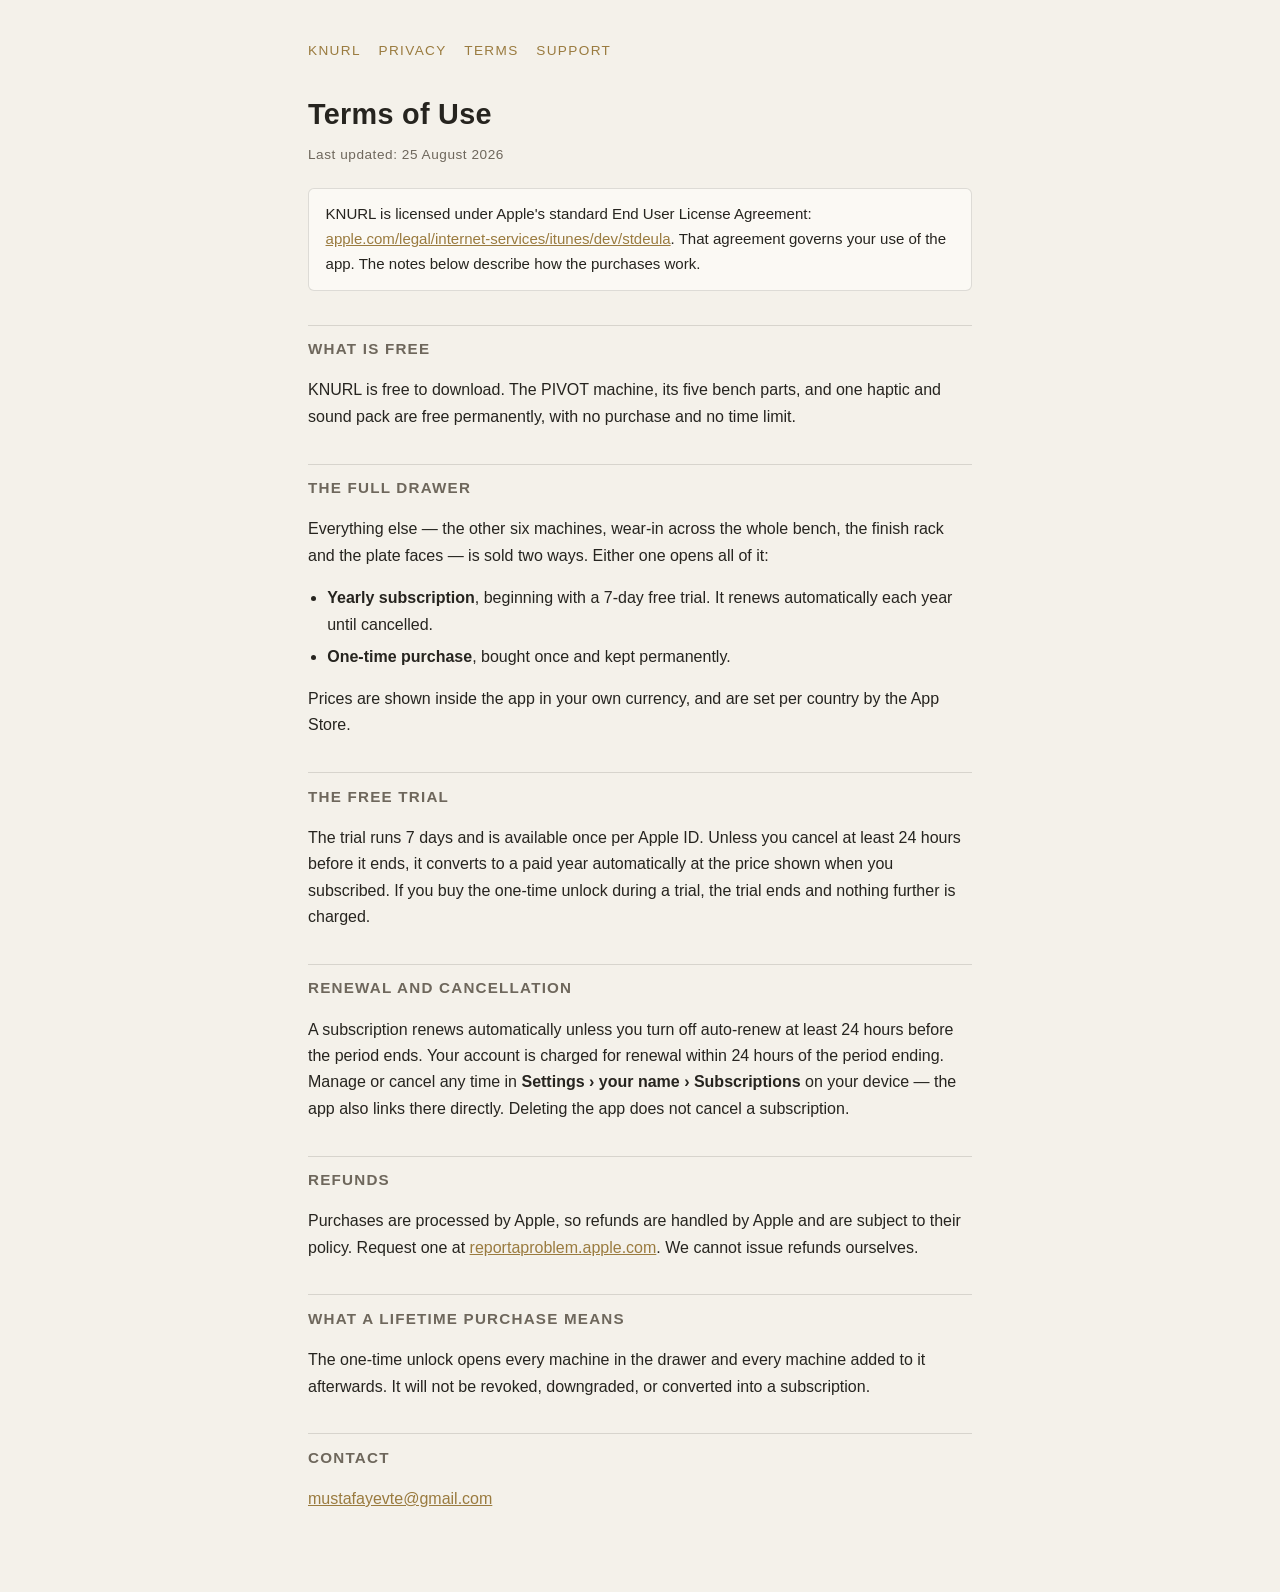
==== terms.html @ 1399f3d5 "docs: privacy policy, terms and support for KNURL" ====
<!doctype html>
<html lang="en"><head><meta charset="utf-8">
<meta name="viewport" content="width=device-width,initial-scale=1">
<title>KNURL — Terms of Use</title><link rel="stylesheet" href="./style.css"></head>
<body><div class="wrap"><p class="nav"><a href="./index.html">KNURL</a><a href="./privacy.html">Privacy</a><a href="./terms.html">Terms</a><a href="./support.html">Support</a></p>
<h1>Terms of Use</h1>
<p class="date">Last updated: 25 August 2026</p>
<div class="stamp">KNURL is licensed under Apple's standard End User License Agreement:
<a href="https://www.apple.com/legal/internet-services/itunes/dev/stdeula/">apple.com/legal/internet-services/itunes/dev/stdeula</a>. That agreement governs your use of the app. The notes below describe how the purchases work.</div>

<h2>What is free</h2>
<p>KNURL is free to download. The PIVOT machine, its five bench parts, and one haptic and sound pack are free permanently, with no purchase and no time limit.</p>

<h2>THE FULL DRAWER</h2>
<p>Everything else — the other six machines, wear-in across the whole bench, the finish rack and the plate faces — is sold two ways. Either one opens all of it:</p>
<ul>
<li><strong>Yearly subscription</strong>, beginning with a 7-day free trial. It renews automatically each year until cancelled.</li>
<li><strong>One-time purchase</strong>, bought once and kept permanently.</li>
</ul>
<p>Prices are shown inside the app in your own currency, and are set per country by the App Store.</p>

<h2>The free trial</h2>
<p>The trial runs 7 days and is available once per Apple ID. Unless you cancel at least 24 hours before it ends, it converts to a paid year automatically at the price shown when you subscribed. If you buy the one-time unlock during a trial, the trial ends and nothing further is charged.</p>

<h2>Renewal and cancellation</h2>
<p>A subscription renews automatically unless you turn off auto-renew at least 24 hours before the period ends. Your account is charged for renewal within 24 hours of the period ending. Manage or cancel any time in <strong>Settings &rsaquo; your name &rsaquo; Subscriptions</strong> on your device — the app also links there directly. Deleting the app does not cancel a subscription.</p>

<h2>Refunds</h2>
<p>Purchases are processed by Apple, so refunds are handled by Apple and are subject to their policy. Request one at <a href="https://reportaproblem.apple.com">reportaproblem.apple.com</a>. We cannot issue refunds ourselves.</p>

<h2>What a lifetime purchase means</h2>
<p>The one-time unlock opens every machine in the drawer and every machine added to it afterwards. It will not be revoked, downgraded, or converted into a subscription.</p>

<h2>Contact</h2>
<p><a href="mailto:mustafayevte@gmail.com">mustafayevte@gmail.com</a></p>
</div></body></html>
---- style.css ----
:root{--plate:#F4F1EA;--ink:#26241F;--muted:#6E675C;--brass:#9A7B3F;--panel:#FBF9F4;--rule:rgba(38,36,31,.14)}
*{box-sizing:border-box}
body{margin:0;background:var(--plate);color:var(--ink);
 font:16px/1.65 -apple-system,BlinkMacSystemFont,"Segoe UI",Roboto,Helvetica,Arial,sans-serif}
.wrap{max-width:44rem;margin:0 auto;padding:2.5rem 1.25rem 4rem}
h1{font-size:1.8rem;line-height:1.15;margin:0 0 .3em;letter-spacing:.01em}
h2{font-size:1.15rem;margin:2.2em 0 .5em;padding-top:.7em;border-top:1px solid var(--rule);
 text-transform:uppercase;letter-spacing:.08em;font-size:.95rem;color:var(--muted)}
a{color:var(--brass)}
ul{padding-left:1.2rem}
li{margin:.35em 0}
.nav{margin:0 0 2.2rem;font-size:.85rem;text-transform:uppercase;letter-spacing:.1em}
.nav a{margin-right:1.1rem;text-decoration:none}
.nav a:hover{text-decoration:underline}
.lede{font-size:1.05rem;color:var(--muted);margin:0 0 2em}
.stamp{background:var(--panel);border:1px solid var(--rule);border-radius:6px;
 padding:.9em 1.1em;margin:1.4em 0;font-size:.94rem}
.date{font-size:.85rem;color:var(--muted);letter-spacing:.04em}
@media (prefers-color-scheme:dark){
 :root{--plate:#1B1A17;--ink:#E8E4DA;--panel:#232220;--muted:#9A9184;--brass:#C39A4E;--rule:rgba(232,228,218,.14)}}
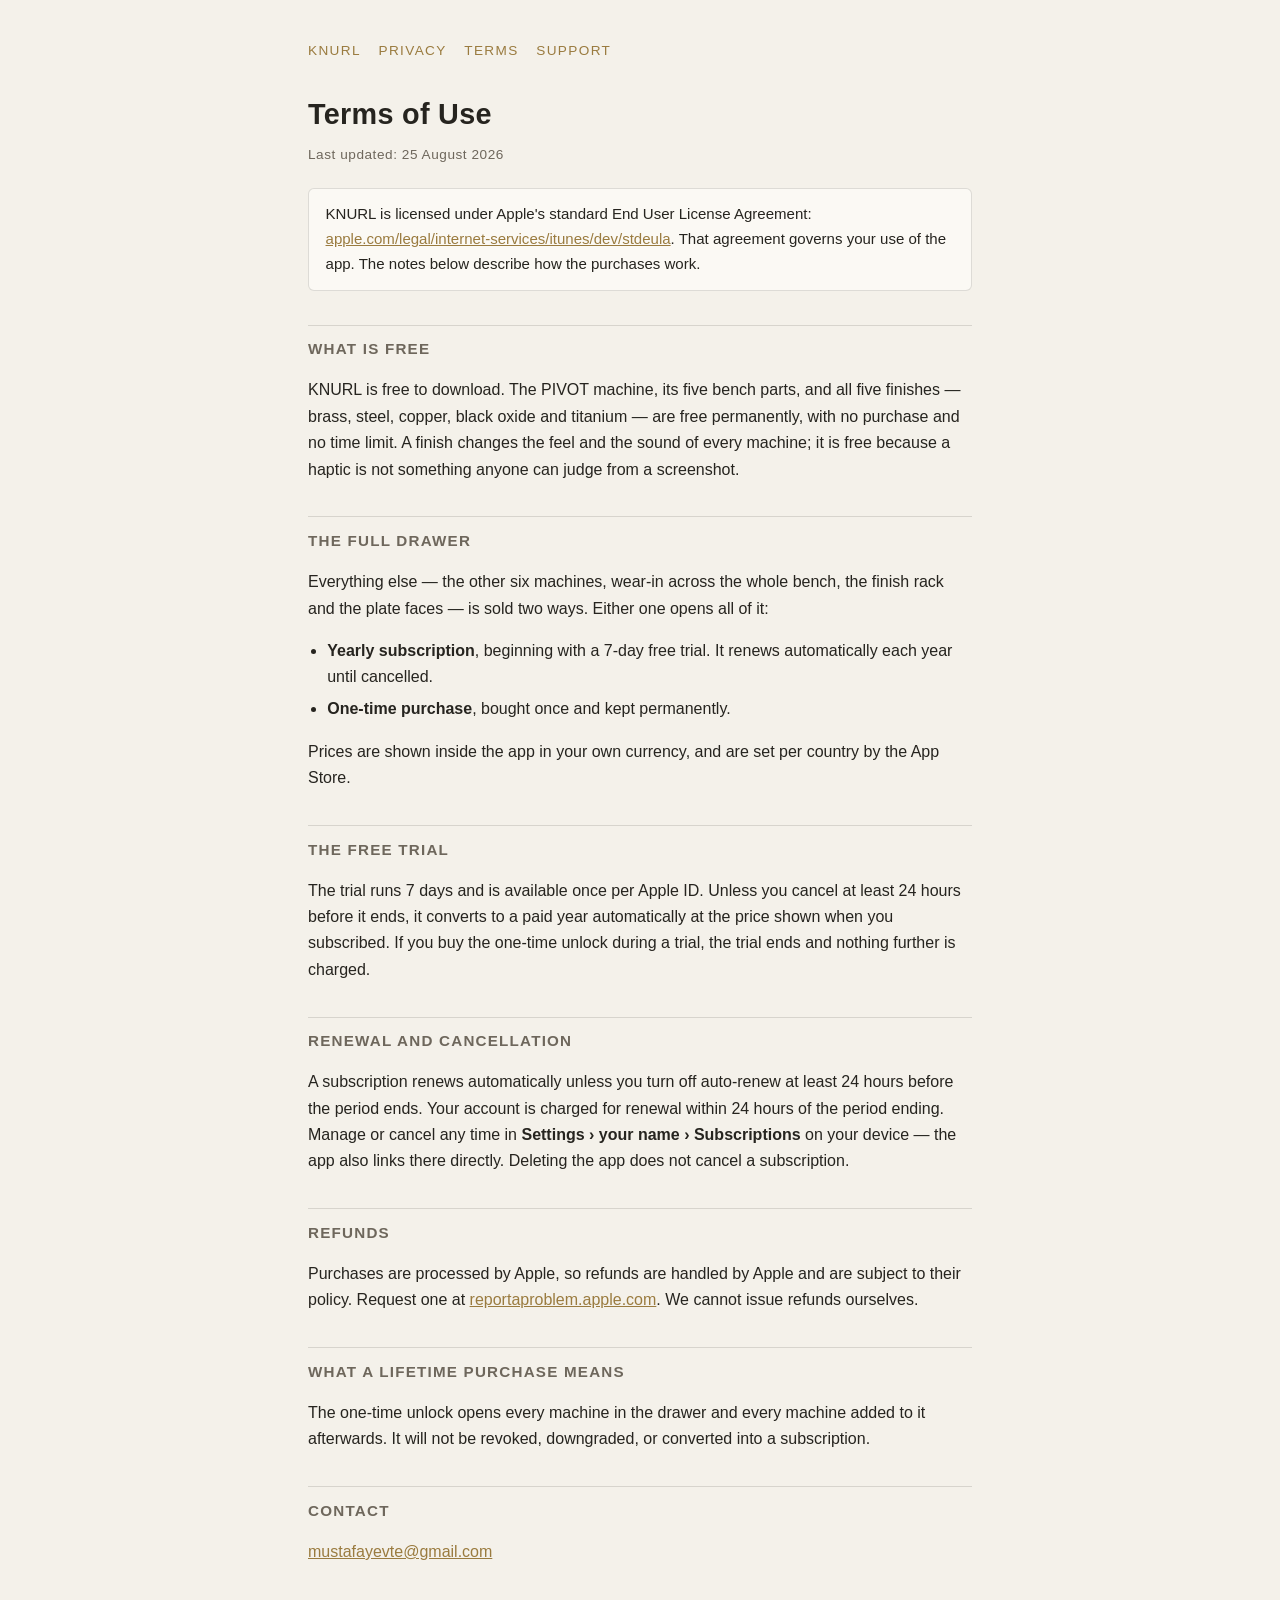
==== commit 33bc0092: "docs: the finish rack is free, not part of the drawer" ====
--- a/terms.html
+++ b/terms.html
@@ -9,7 +9,7 @@
 <a href="https://www.apple.com/legal/internet-services/itunes/dev/stdeula/">apple.com/legal/internet-services/itunes/dev/stdeula</a>. That agreement governs your use of the app. The notes below describe how the purchases work.</div>
 
 <h2>What is free</h2>
-<p>KNURL is free to download. The PIVOT machine, its five bench parts, and one haptic and sound pack are free permanently, with no purchase and no time limit.</p>
+<p>KNURL is free to download. The PIVOT machine, its five bench parts, and all five finishes &mdash; brass, steel, copper, black oxide and titanium &mdash; are free permanently, with no purchase and no time limit. A finish changes the feel and the sound of every machine; it is free because a haptic is not something anyone can judge from a screenshot.</p>
 
 <h2>THE FULL DRAWER</h2>
 <p>Everything else — the other six machines, wear-in across the whole bench, the finish rack and the plate faces — is sold two ways. Either one opens all of it:</p>
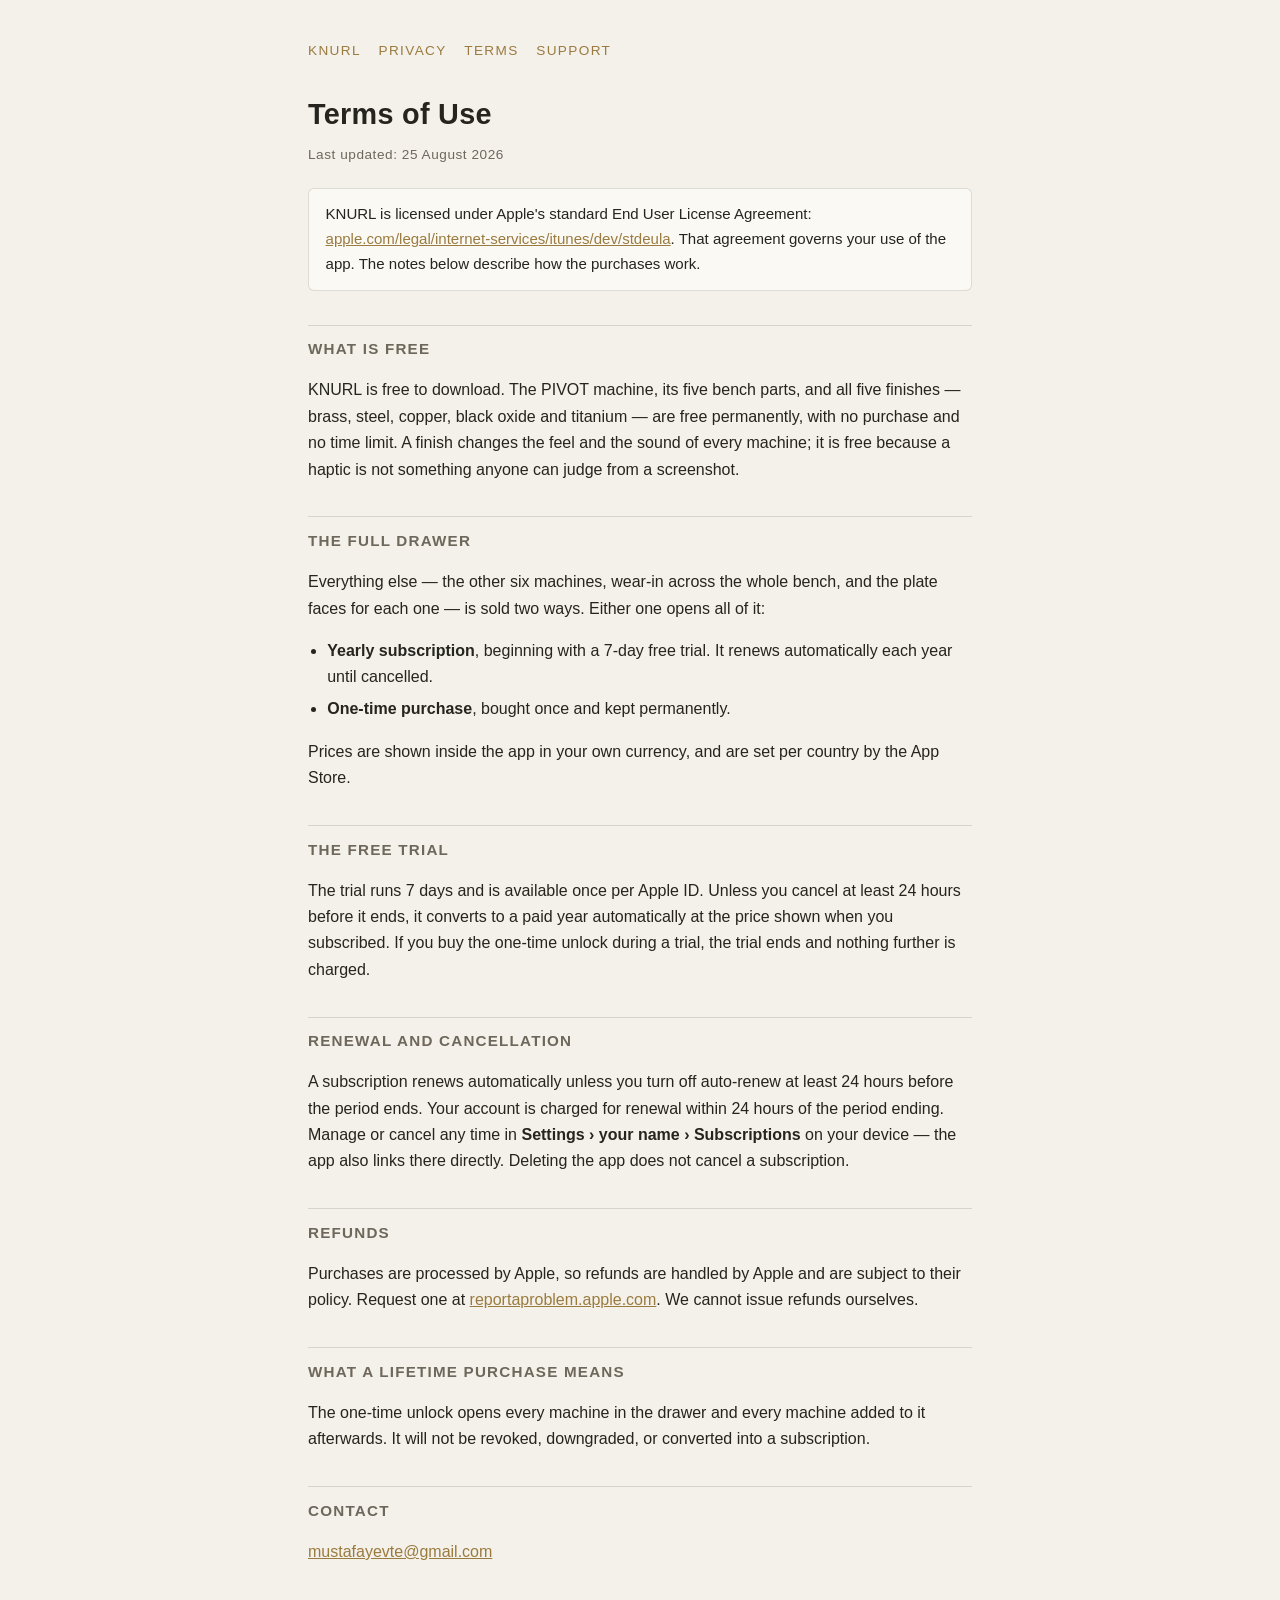
==== commit f96e04c6: "docs: drop the last finish-rack mention from the paid list" ====
--- a/terms.html
+++ b/terms.html
@@ -12,7 +12,7 @@
 <p>KNURL is free to download. The PIVOT machine, its five bench parts, and all five finishes &mdash; brass, steel, copper, black oxide and titanium &mdash; are free permanently, with no purchase and no time limit. A finish changes the feel and the sound of every machine; it is free because a haptic is not something anyone can judge from a screenshot.</p>
 
 <h2>THE FULL DRAWER</h2>
-<p>Everything else — the other six machines, wear-in across the whole bench, the finish rack and the plate faces — is sold two ways. Either one opens all of it:</p>
+<p>Everything else — the other six machines, wear-in across the whole bench, and the plate faces for each one — is sold two ways. Either one opens all of it:</p>
 <ul>
 <li><strong>Yearly subscription</strong>, beginning with a 7-day free trial. It renews automatically each year until cancelled.</li>
 <li><strong>One-time purchase</strong>, bought once and kept permanently.</li>
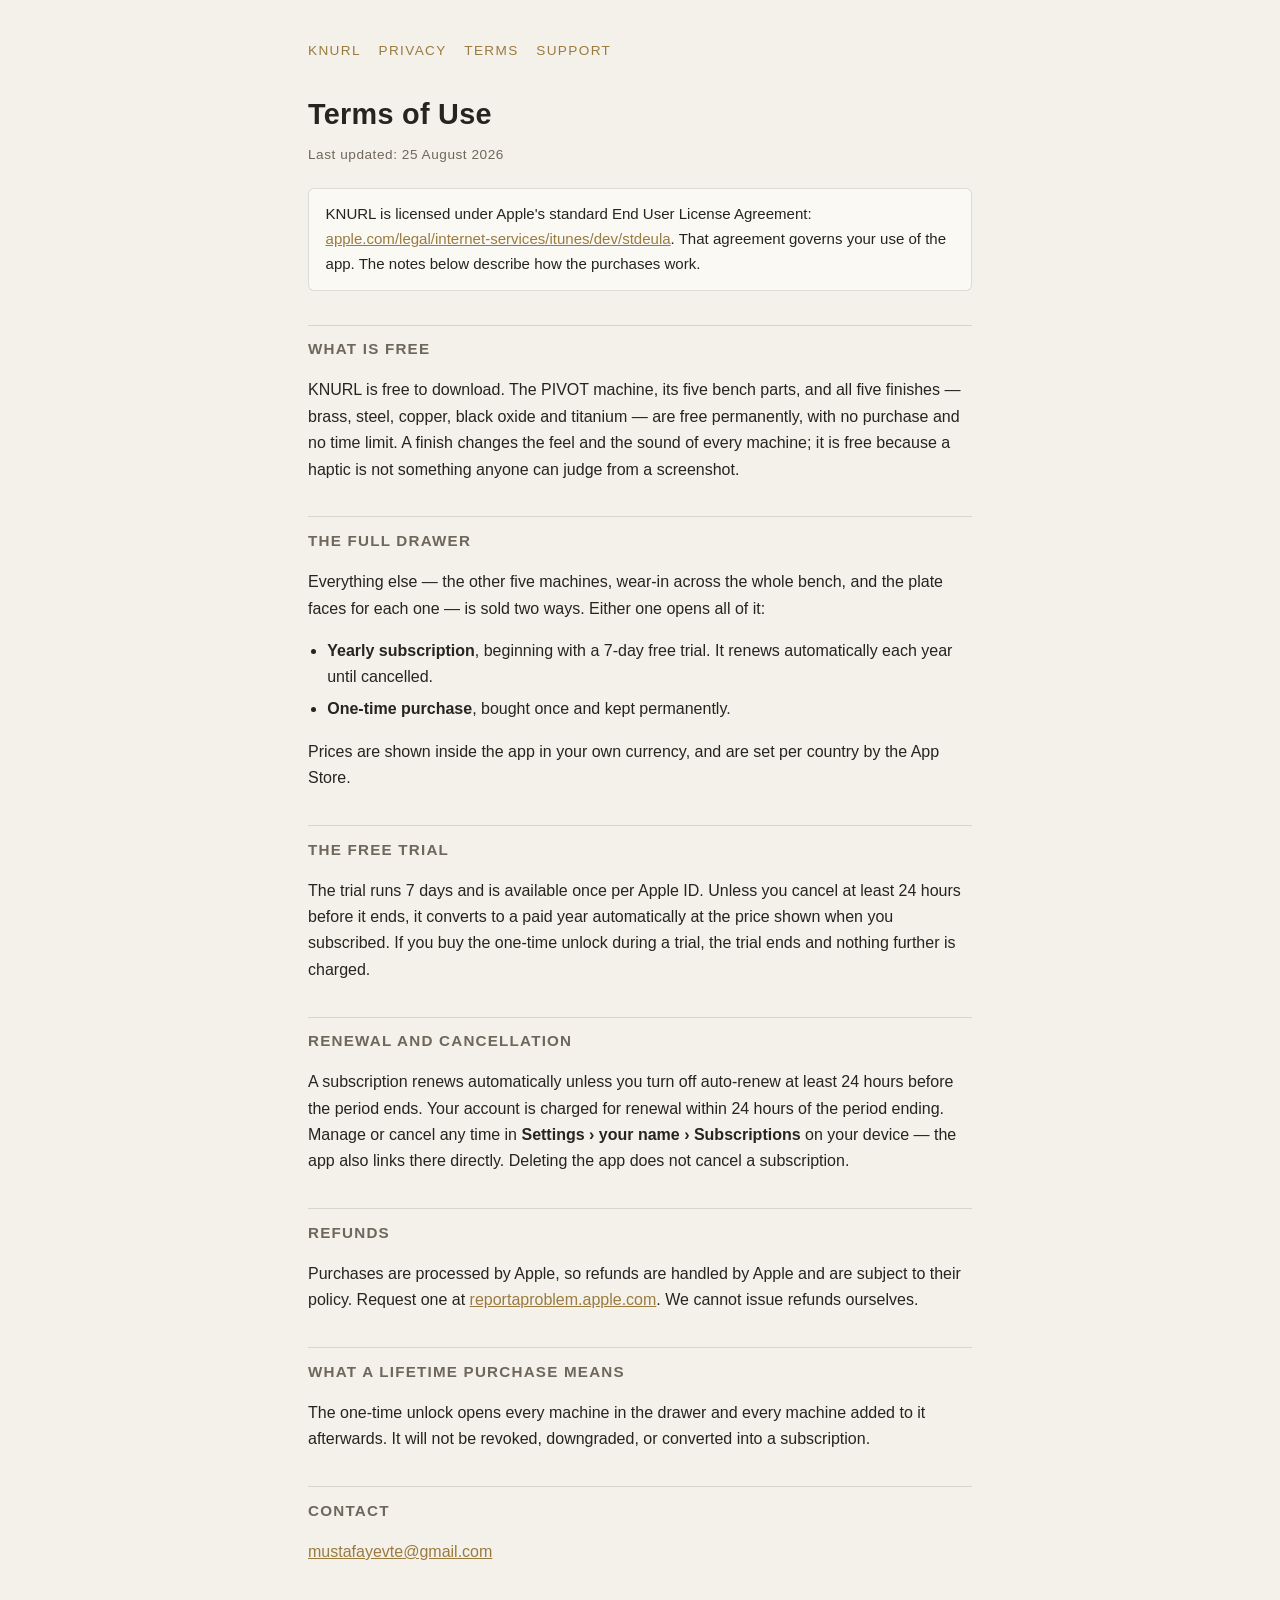
==== commit 44fdfd50: "docs: five machines behind the wall, not six" ====
--- a/terms.html
+++ b/terms.html
@@ -12,7 +12,7 @@
 <p>KNURL is free to download. The PIVOT machine, its five bench parts, and all five finishes &mdash; brass, steel, copper, black oxide and titanium &mdash; are free permanently, with no purchase and no time limit. A finish changes the feel and the sound of every machine; it is free because a haptic is not something anyone can judge from a screenshot.</p>
 
 <h2>THE FULL DRAWER</h2>
-<p>Everything else — the other six machines, wear-in across the whole bench, and the plate faces for each one — is sold two ways. Either one opens all of it:</p>
+<p>Everything else — the other five machines, wear-in across the whole bench, and the plate faces for each one — is sold two ways. Either one opens all of it:</p>
 <ul>
 <li><strong>Yearly subscription</strong>, beginning with a 7-day free trial. It renews automatically each year until cancelled.</li>
 <li><strong>One-time purchase</strong>, bought once and kept permanently.</li>
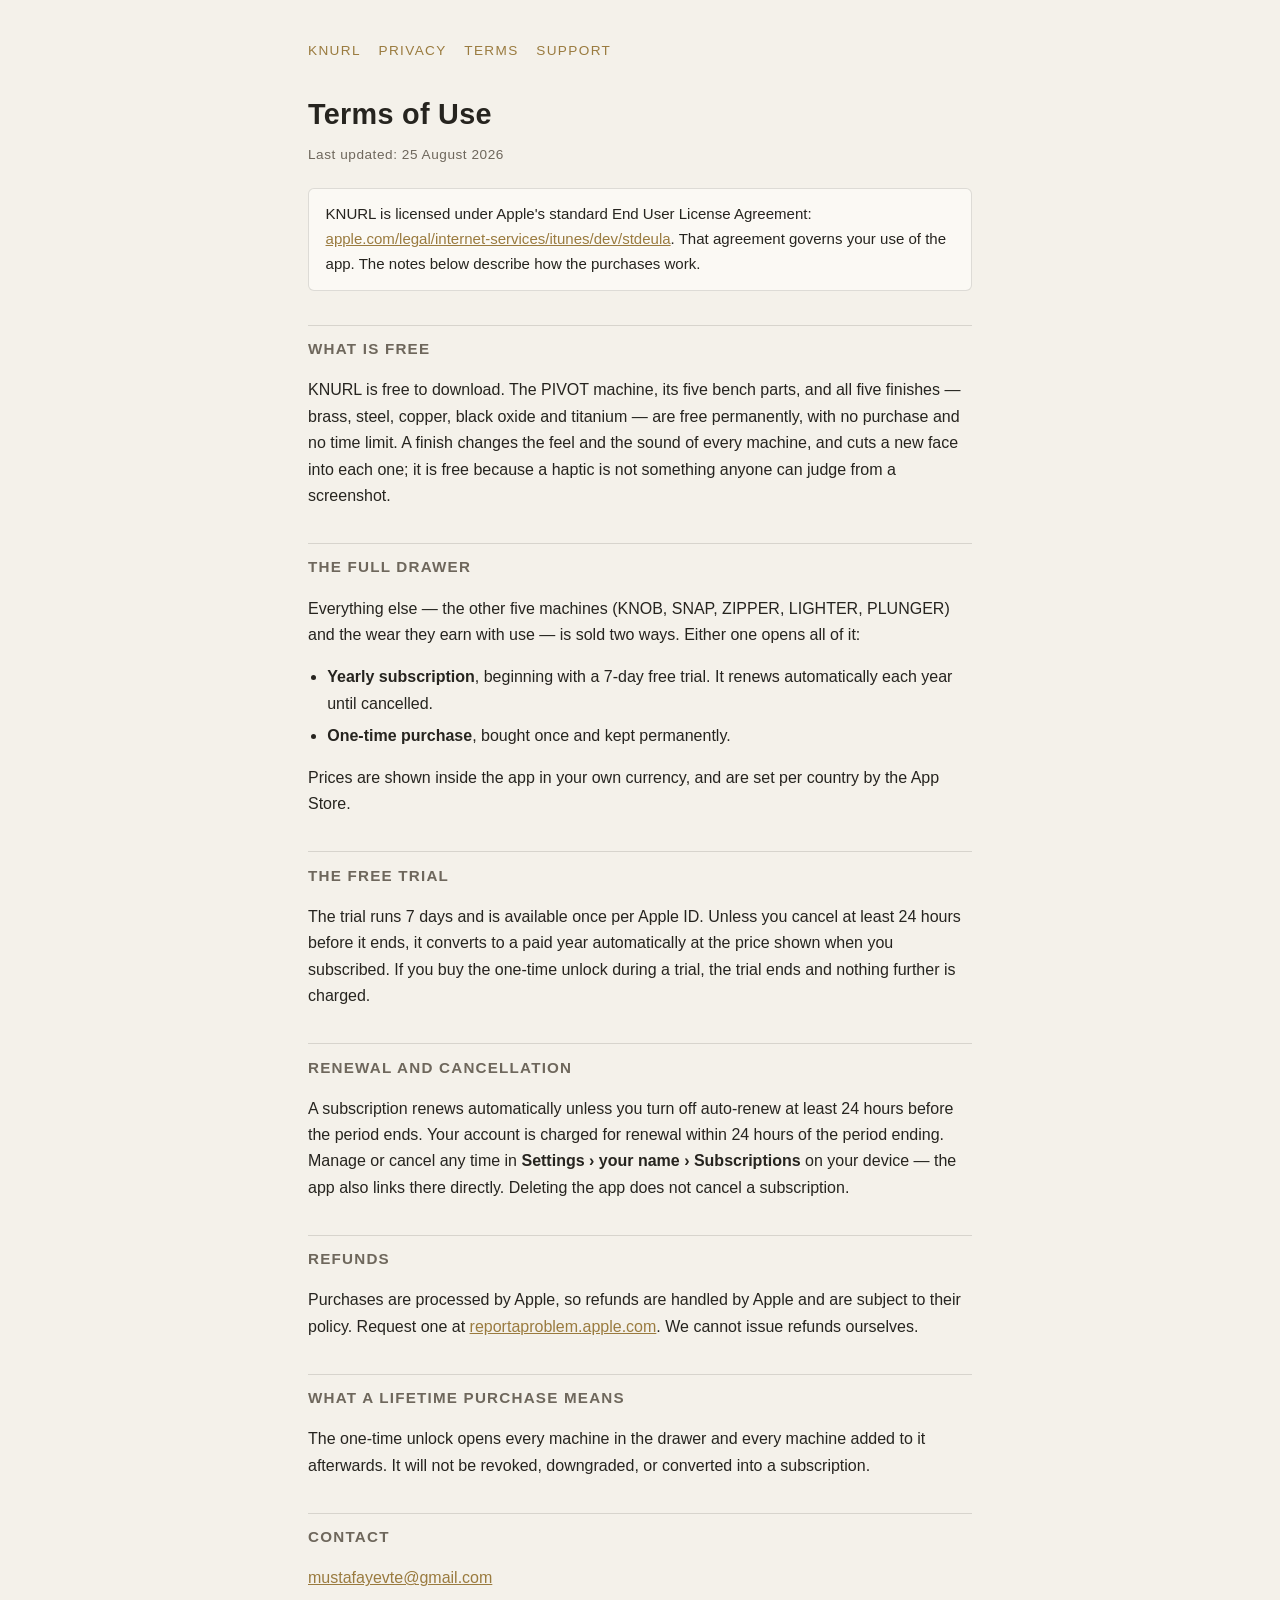
==== commit abe52ade: "docs: plate faces come with the free finishes, not with the drawer" ====
--- a/terms.html
+++ b/terms.html
@@ -9,10 +9,10 @@
 <a href="https://www.apple.com/legal/internet-services/itunes/dev/stdeula/">apple.com/legal/internet-services/itunes/dev/stdeula</a>. That agreement governs your use of the app. The notes below describe how the purchases work.</div>
 
 <h2>What is free</h2>
-<p>KNURL is free to download. The PIVOT machine, its five bench parts, and all five finishes &mdash; brass, steel, copper, black oxide and titanium &mdash; are free permanently, with no purchase and no time limit. A finish changes the feel and the sound of every machine; it is free because a haptic is not something anyone can judge from a screenshot.</p>
+<p>KNURL is free to download. The PIVOT machine, its five bench parts, and all five finishes &mdash; brass, steel, copper, black oxide and titanium &mdash; are free permanently, with no purchase and no time limit. A finish changes the feel and the sound of every machine, and cuts a new face into each one; it is free because a haptic is not something anyone can judge from a screenshot.</p>
 
 <h2>THE FULL DRAWER</h2>
-<p>Everything else — the other five machines, wear-in across the whole bench, and the plate faces for each one — is sold two ways. Either one opens all of it:</p>
+<p>Everything else — the other five machines (KNOB, SNAP, ZIPPER, LIGHTER, PLUNGER) and the wear they earn with use — is sold two ways. Either one opens all of it:</p>
 <ul>
 <li><strong>Yearly subscription</strong>, beginning with a 7-day free trial. It renews automatically each year until cancelled.</li>
 <li><strong>One-time purchase</strong>, bought once and kept permanently.</li>
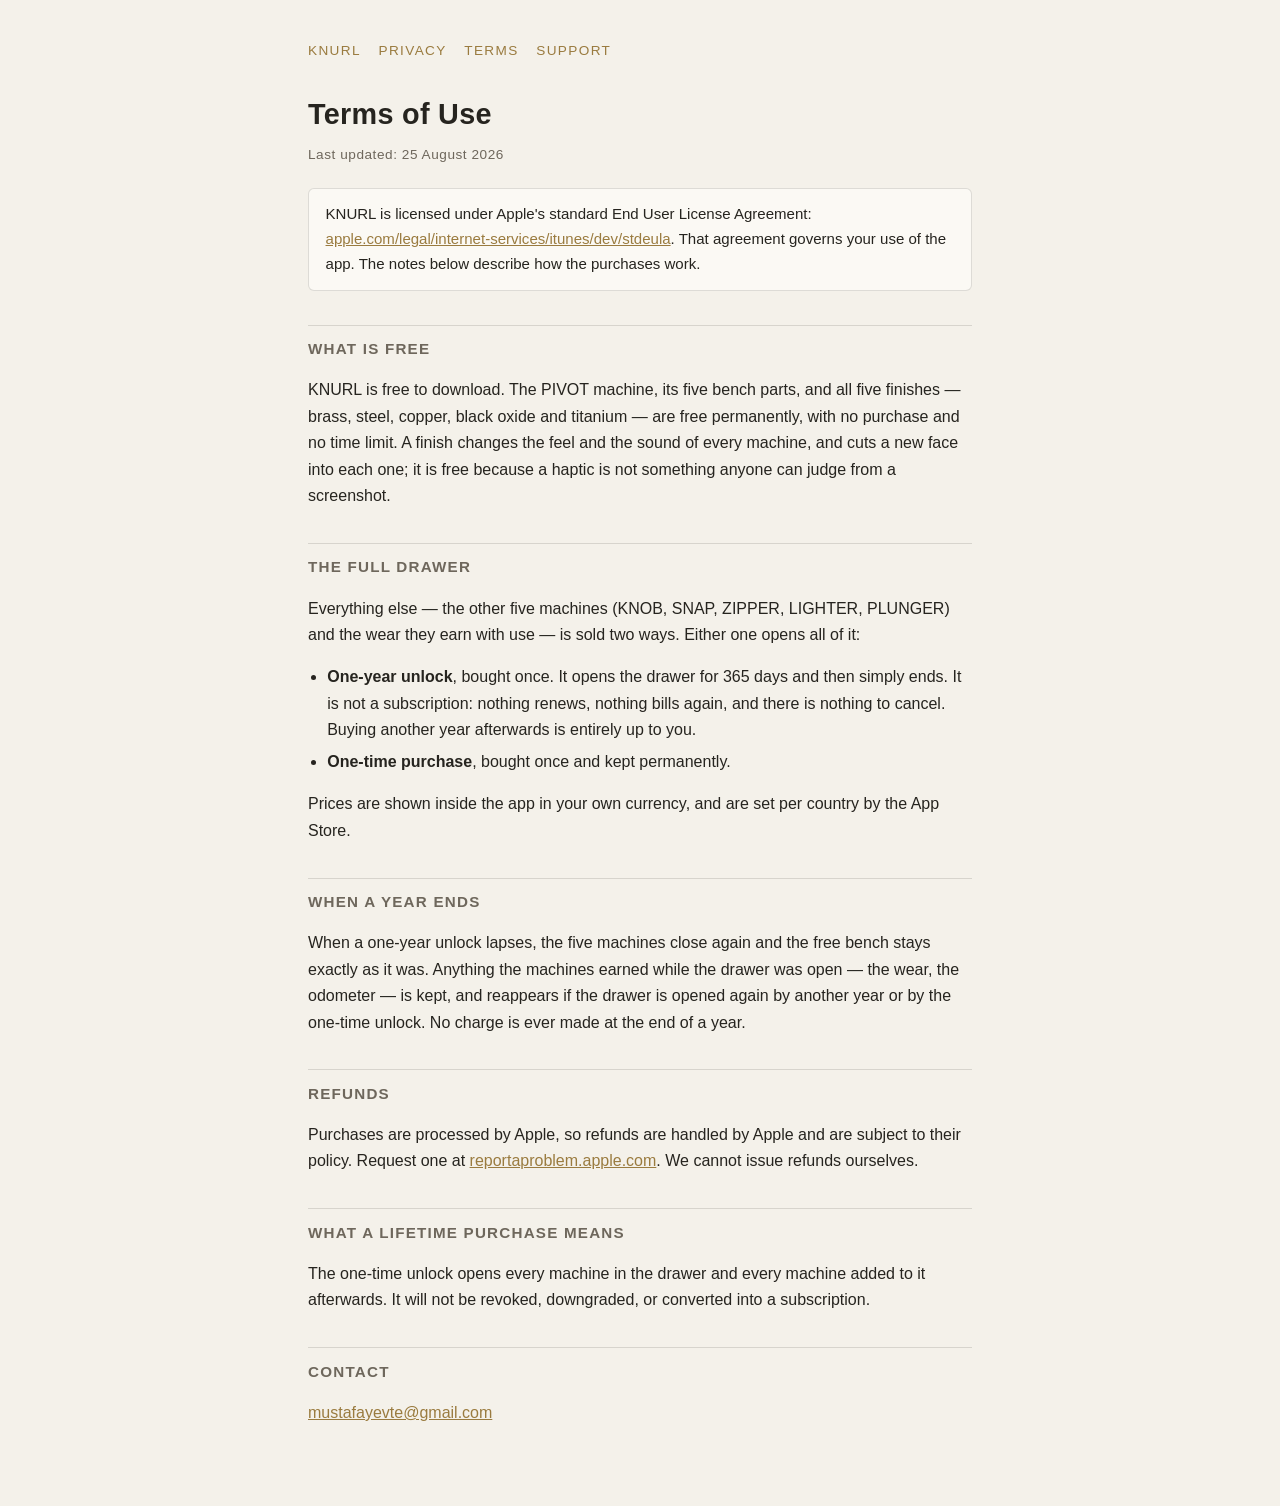
==== commit c6a9d120: "docs: the year is bought, not subscribed" ====
--- a/terms.html
+++ b/terms.html
@@ -14,16 +14,13 @@
 <h2>THE FULL DRAWER</h2>
 <p>Everything else — the other five machines (KNOB, SNAP, ZIPPER, LIGHTER, PLUNGER) and the wear they earn with use — is sold two ways. Either one opens all of it:</p>
 <ul>
-<li><strong>Yearly subscription</strong>, beginning with a 7-day free trial. It renews automatically each year until cancelled.</li>
+<li><strong>One-year unlock</strong>, bought once. It opens the drawer for 365 days and then simply ends. It is not a subscription: nothing renews, nothing bills again, and there is nothing to cancel. Buying another year afterwards is entirely up to you.</li>
 <li><strong>One-time purchase</strong>, bought once and kept permanently.</li>
 </ul>
 <p>Prices are shown inside the app in your own currency, and are set per country by the App Store.</p>
 
-<h2>The free trial</h2>
-<p>The trial runs 7 days and is available once per Apple ID. Unless you cancel at least 24 hours before it ends, it converts to a paid year automatically at the price shown when you subscribed. If you buy the one-time unlock during a trial, the trial ends and nothing further is charged.</p>
-
-<h2>Renewal and cancellation</h2>
-<p>A subscription renews automatically unless you turn off auto-renew at least 24 hours before the period ends. Your account is charged for renewal within 24 hours of the period ending. Manage or cancel any time in <strong>Settings &rsaquo; your name &rsaquo; Subscriptions</strong> on your device — the app also links there directly. Deleting the app does not cancel a subscription.</p>
+<h2>When a year ends</h2>
+<p>When a one-year unlock lapses, the five machines close again and the free bench stays exactly as it was. Anything the machines earned while the drawer was open &mdash; the wear, the odometer &mdash; is kept, and reappears if the drawer is opened again by another year or by the one-time unlock. No charge is ever made at the end of a year.</p>
 
 <h2>Refunds</h2>
 <p>Purchases are processed by Apple, so refunds are handled by Apple and are subject to their policy. Request one at <a href="https://reportaproblem.apple.com">reportaproblem.apple.com</a>. We cannot issue refunds ourselves.</p>
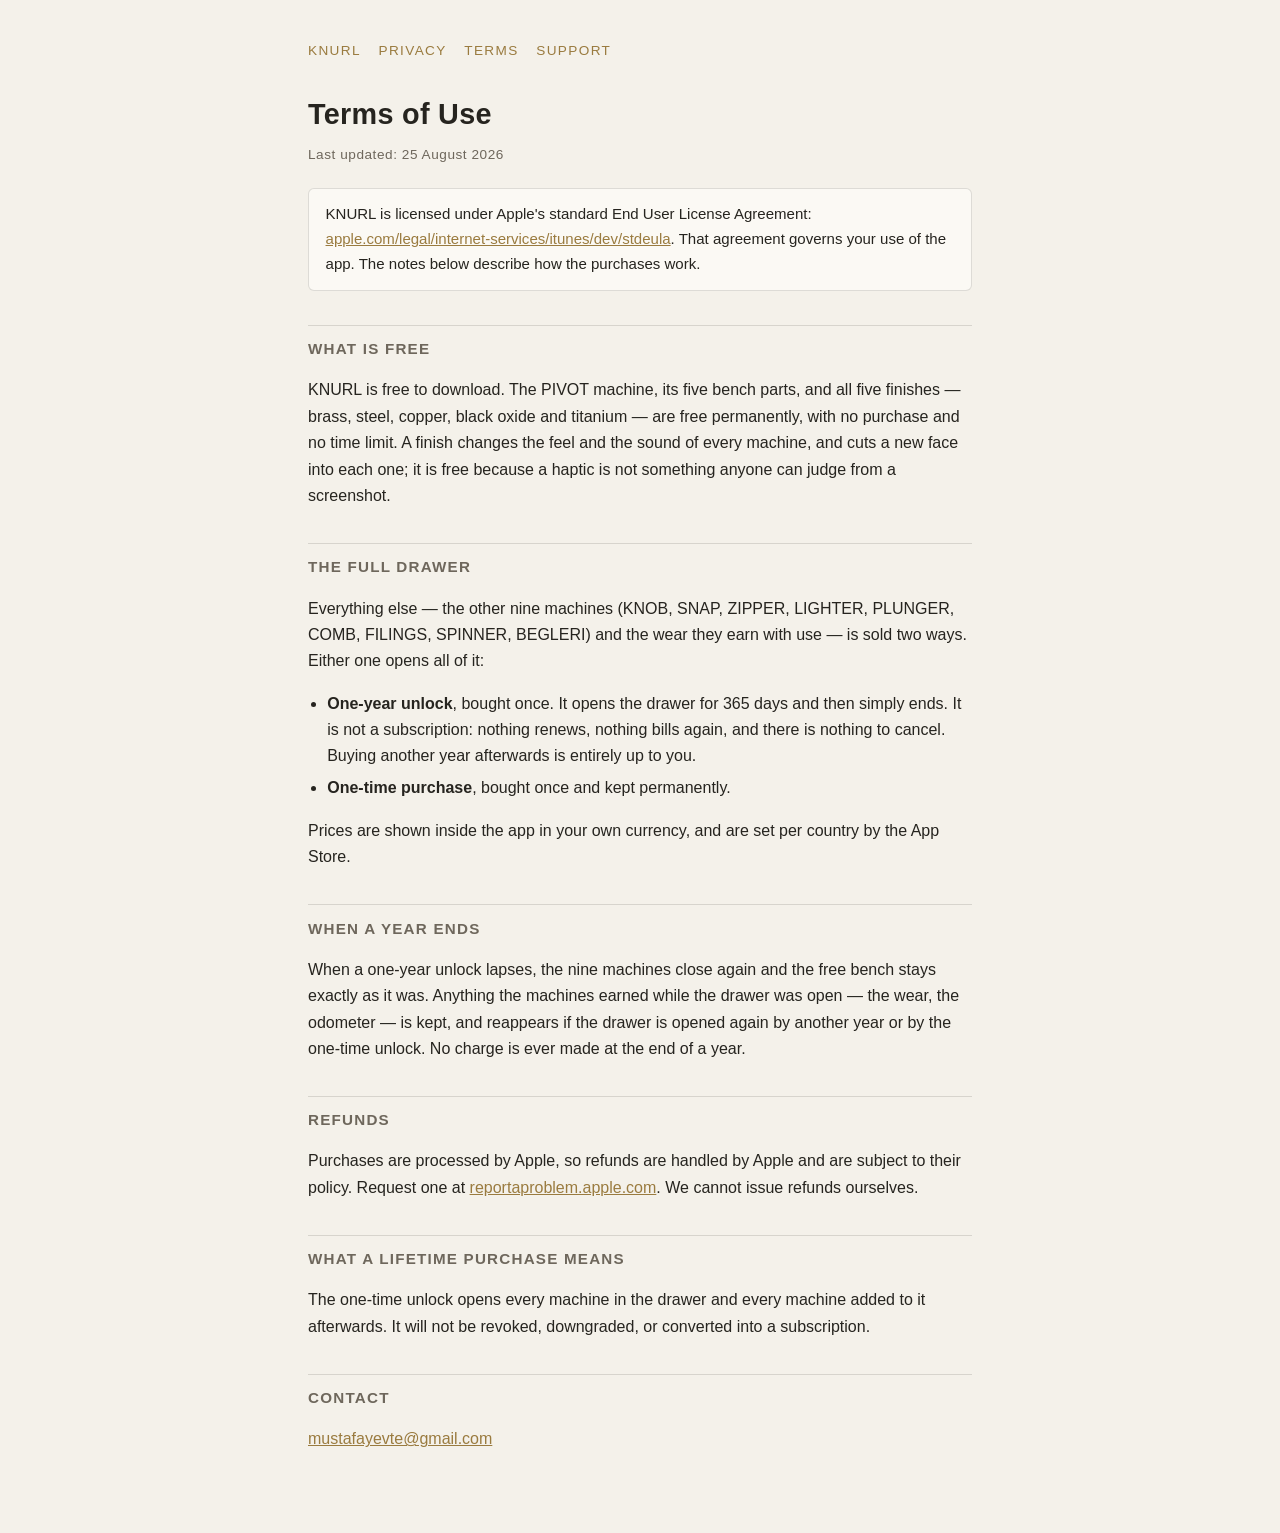
==== commit cab57f9a: "docs(terms): ten machines in the drawer, nine sold" ====
--- a/terms.html
+++ b/terms.html
@@ -12,7 +12,7 @@
 <p>KNURL is free to download. The PIVOT machine, its five bench parts, and all five finishes &mdash; brass, steel, copper, black oxide and titanium &mdash; are free permanently, with no purchase and no time limit. A finish changes the feel and the sound of every machine, and cuts a new face into each one; it is free because a haptic is not something anyone can judge from a screenshot.</p>
 
 <h2>THE FULL DRAWER</h2>
-<p>Everything else — the other five machines (KNOB, SNAP, ZIPPER, LIGHTER, PLUNGER) and the wear they earn with use — is sold two ways. Either one opens all of it:</p>
+<p>Everything else — the other nine machines (KNOB, SNAP, ZIPPER, LIGHTER, PLUNGER, COMB, FILINGS, SPINNER, BEGLERI) and the wear they earn with use — is sold two ways. Either one opens all of it:</p>
 <ul>
 <li><strong>One-year unlock</strong>, bought once. It opens the drawer for 365 days and then simply ends. It is not a subscription: nothing renews, nothing bills again, and there is nothing to cancel. Buying another year afterwards is entirely up to you.</li>
 <li><strong>One-time purchase</strong>, bought once and kept permanently.</li>
@@ -20,7 +20,7 @@
 <p>Prices are shown inside the app in your own currency, and are set per country by the App Store.</p>
 
 <h2>When a year ends</h2>
-<p>When a one-year unlock lapses, the five machines close again and the free bench stays exactly as it was. Anything the machines earned while the drawer was open &mdash; the wear, the odometer &mdash; is kept, and reappears if the drawer is opened again by another year or by the one-time unlock. No charge is ever made at the end of a year.</p>
+<p>When a one-year unlock lapses, the nine machines close again and the free bench stays exactly as it was. Anything the machines earned while the drawer was open &mdash; the wear, the odometer &mdash; is kept, and reappears if the drawer is opened again by another year or by the one-time unlock. No charge is ever made at the end of a year.</p>
 
 <h2>Refunds</h2>
 <p>Purchases are processed by Apple, so refunds are handled by Apple and are subject to their policy. Request one at <a href="https://reportaproblem.apple.com">reportaproblem.apple.com</a>. We cannot issue refunds ourselves.</p>
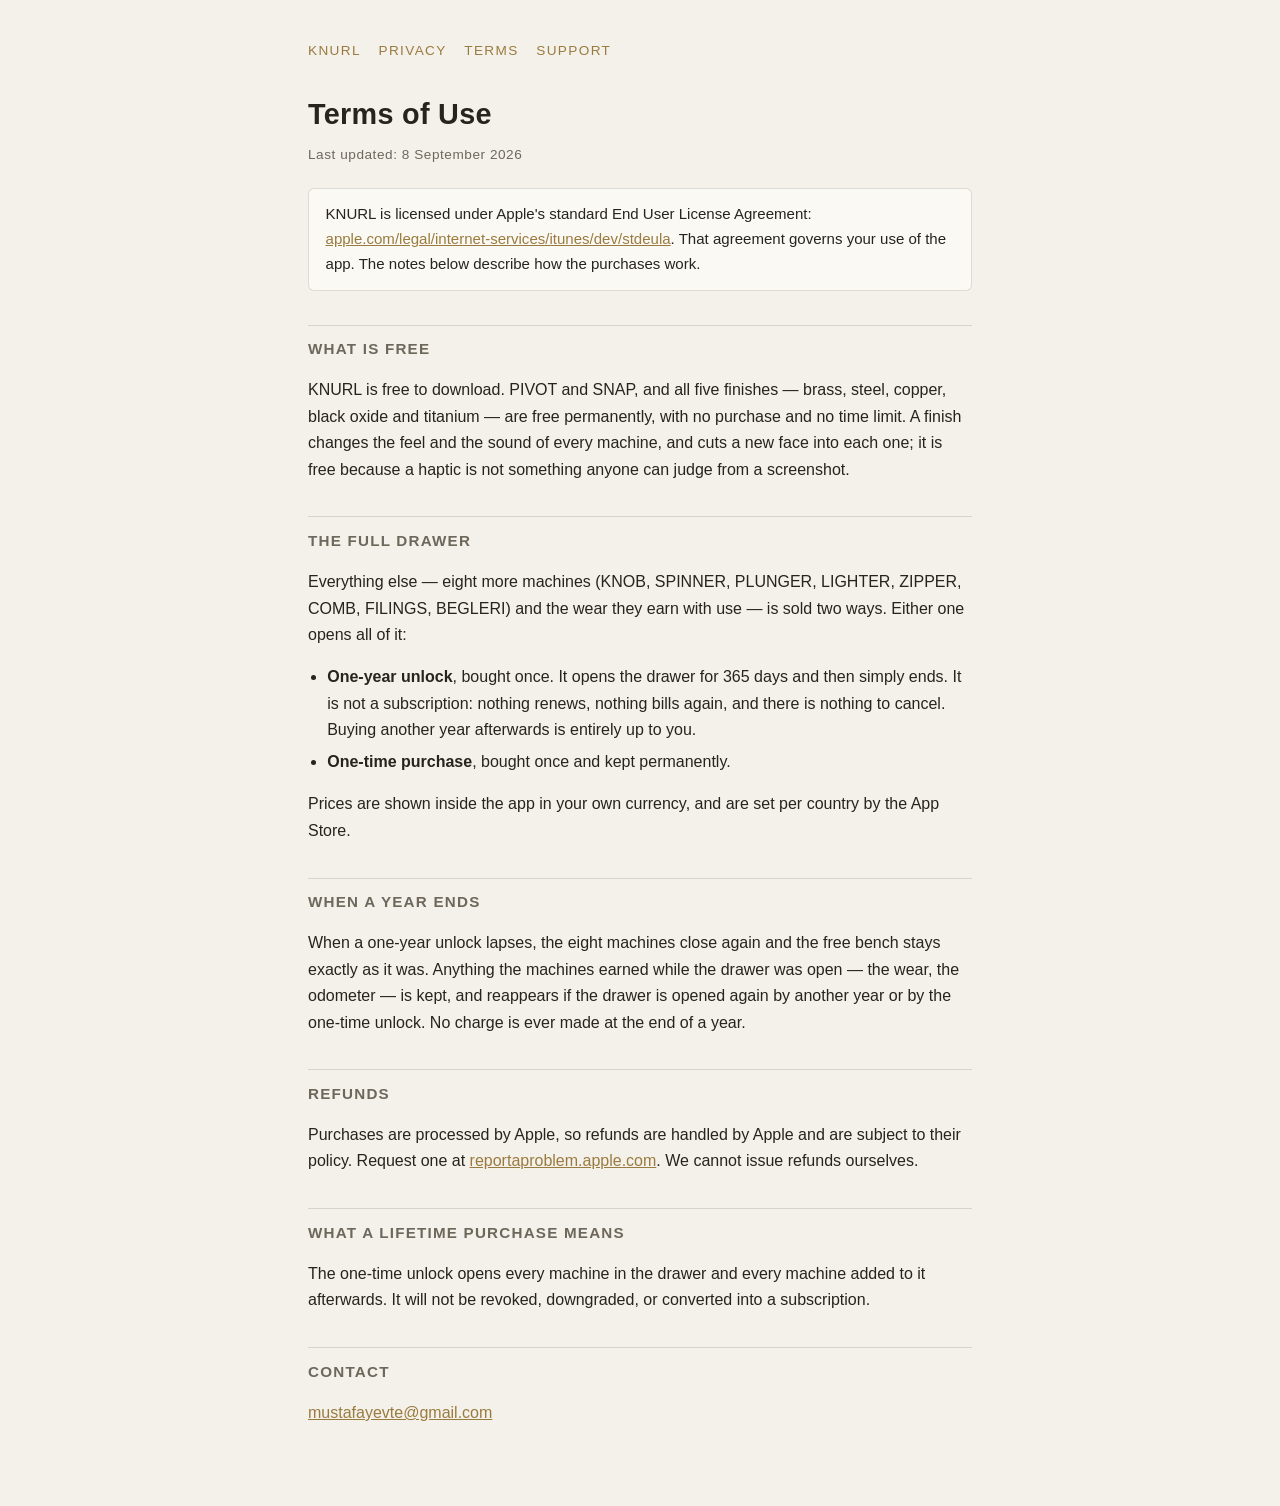
==== commit 524c0dff: "docs(terms): ten machines, PIVOT and SNAP free, eight in the full drawer" ====
--- a/terms.html
+++ b/terms.html
@@ -4,15 +4,15 @@
 <title>KNURL — Terms of Use</title><link rel="stylesheet" href="./style.css"></head>
 <body><div class="wrap"><p class="nav"><a href="./index.html">KNURL</a><a href="./privacy.html">Privacy</a><a href="./terms.html">Terms</a><a href="./support.html">Support</a></p>
 <h1>Terms of Use</h1>
-<p class="date">Last updated: 25 August 2026</p>
+<p class="date">Last updated: 8 September 2026</p>
 <div class="stamp">KNURL is licensed under Apple's standard End User License Agreement:
 <a href="https://www.apple.com/legal/internet-services/itunes/dev/stdeula/">apple.com/legal/internet-services/itunes/dev/stdeula</a>. That agreement governs your use of the app. The notes below describe how the purchases work.</div>
 
 <h2>What is free</h2>
-<p>KNURL is free to download. The PIVOT machine, its five bench parts, and all five finishes &mdash; brass, steel, copper, black oxide and titanium &mdash; are free permanently, with no purchase and no time limit. A finish changes the feel and the sound of every machine, and cuts a new face into each one; it is free because a haptic is not something anyone can judge from a screenshot.</p>
+<p>KNURL is free to download. PIVOT and SNAP, and all five finishes &mdash; brass, steel, copper, black oxide and titanium &mdash; are free permanently, with no purchase and no time limit. A finish changes the feel and the sound of every machine, and cuts a new face into each one; it is free because a haptic is not something anyone can judge from a screenshot.</p>
 
 <h2>THE FULL DRAWER</h2>
-<p>Everything else — the other nine machines (KNOB, SNAP, ZIPPER, LIGHTER, PLUNGER, COMB, FILINGS, SPINNER, BEGLERI) and the wear they earn with use — is sold two ways. Either one opens all of it:</p>
+<p>Everything else — eight more machines (KNOB, SPINNER, PLUNGER, LIGHTER, ZIPPER, COMB, FILINGS, BEGLERI) and the wear they earn with use — is sold two ways. Either one opens all of it:</p>
 <ul>
 <li><strong>One-year unlock</strong>, bought once. It opens the drawer for 365 days and then simply ends. It is not a subscription: nothing renews, nothing bills again, and there is nothing to cancel. Buying another year afterwards is entirely up to you.</li>
 <li><strong>One-time purchase</strong>, bought once and kept permanently.</li>
@@ -20,7 +20,7 @@
 <p>Prices are shown inside the app in your own currency, and are set per country by the App Store.</p>
 
 <h2>When a year ends</h2>
-<p>When a one-year unlock lapses, the nine machines close again and the free bench stays exactly as it was. Anything the machines earned while the drawer was open &mdash; the wear, the odometer &mdash; is kept, and reappears if the drawer is opened again by another year or by the one-time unlock. No charge is ever made at the end of a year.</p>
+<p>When a one-year unlock lapses, the eight machines close again and the free bench stays exactly as it was. Anything the machines earned while the drawer was open &mdash; the wear, the odometer &mdash; is kept, and reappears if the drawer is opened again by another year or by the one-time unlock. No charge is ever made at the end of a year.</p>
 
 <h2>Refunds</h2>
 <p>Purchases are processed by Apple, so refunds are handled by Apple and are subject to their policy. Request one at <a href="https://reportaproblem.apple.com">reportaproblem.apple.com</a>. We cannot issue refunds ourselves.</p>
